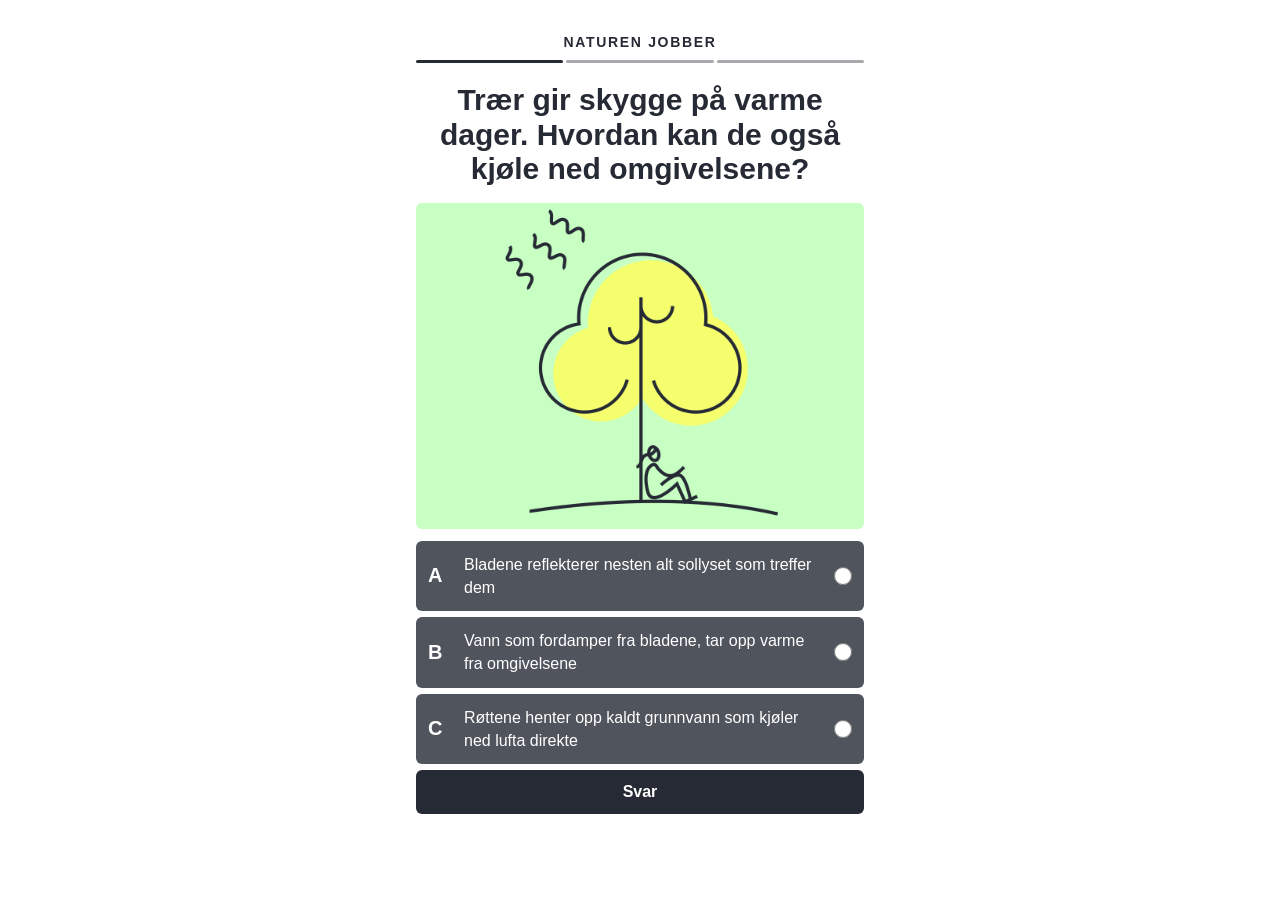
==== index.html @ 486a823b "Add interactive nature quiz Create a e quiz with illustrated questions, answer feedback, progress tr" ====
<!DOCTYPE html>
<html lang="nb">
<head>
    <meta charset="UTF-8">
    <meta name="viewport" content="width=device-width, initial-scale=1.0">
    <link rel="stylesheet" href="./style.css">
    <script src="./script.js" defer></script>
    <title>Naturen jobber – quiz</title>
</head>
<body>
    <main class="quiz">
        <header class="quiz-header">
            <p class="quiz-name">Naturen jobber</p>
            <div id="quiz-progress" class="quiz-progress" role="progressbar" aria-label="Quizfremdrift"></div>
        </header>

        <section id="question-screen" aria-labelledby="question" hidden>
            <h1 id="question" tabindex="-1"></h1>

            <div class="quiz-card">
                <img id="illustration" alt="" width="572" height="416">
                <div id="feedback" class="quiz-feedback" role="group" aria-labelledby="feedback-title" aria-describedby="feedback-explanation" tabindex="-1" hidden>
                    <h2 id="feedback-title"></h2>
                    <p id="feedback-explanation"></p>
                </div>
            </div>

            <form id="quiz-form">
                <fieldset id="answers" class="quiz-answers" aria-label="Svaralternativer">
                    <label class="quiz-option">
                        <span class="quiz-letter">A</span>
                        <span class="quiz-answer-text"></span>
                        <input type="radio" name="answer" value="a" required>
                    </label>
                    <label class="quiz-option">
                        <span class="quiz-letter">B</span>
                        <span class="quiz-answer-text"></span>
                        <input type="radio" name="answer" value="b">
                    </label>
                    <label class="quiz-option">
                        <span class="quiz-letter">C</span>
                        <span class="quiz-answer-text"></span>
                        <input type="radio" name="answer" value="c">
                    </label>
                </fieldset>

                <button id="submit-answer" type="submit">Svar</button>
                <button id="next-question" type="button" hidden>Neste spørsmål</button>
            </form>
        </section>

        <section id="result-screen" class="quiz-result" aria-labelledby="result-title" hidden>
            <h1 id="result-title" tabindex="-1"></h1>
            <p id="result-message"></p>
            <button id="try-again" type="button">Prøv igjen</button>
        </section>
    </main>
</body>
</html>
---- style.css ----
:root {
    /* Fargepalett */
    --color-white: #ffffff;
    --color-charcoal: #262a35;
    --color-light-green: #c8ffc3;
    --color-pink: #e333b4;
    --color-pale-yellow: #fcffd0;
    --color-light-blue: #adccff;
    --color-bright-yellow: #f5ff6d;

    /* Svarstatus i quizen */
    --quiz-correct: var(--color-light-green);
    --quiz-wrong: var(--color-pink);
    --quiz-option-background: #50545d;
    --quiz-status-text: #161821;
    --quiz-result-win: var(--color-light-green);
    --quiz-result-try-again: var(--color-bright-yellow);
}

* {
    box-sizing: border-box;
}

body {
    margin: 0;
    color: var(--color-charcoal);
    font-family: Arial, sans-serif;
    line-height: 1.45;
}

.quiz {
    max-width: 32rem;
    margin-inline: auto;
    padding: clamp(1rem, 5vw, 2rem);
    background: var(--color-white);
}

.quiz-header {
    text-align: center;
}

.quiz-name {
    margin: 0 0 0.5rem;
    font-size: 0.875rem;
    font-weight: 700;
    letter-spacing: 0.12em;
    text-transform: uppercase;
}

.quiz-progress {
    display: grid;
    grid-auto-flow: column;
    grid-auto-columns: 1fr;
    gap: 0.2rem;
}

.quiz-progress span {
    height: 0.2rem;
    border-radius: 1rem;
    background: #a7a9ad;
}

.quiz-progress .is-active {
    background: var(--color-charcoal);
}

.quiz h1 {
    margin: 1.25rem 0 1rem;
    font-size: clamp(1.375rem, 5.5vw, 1.875rem);
    font-weight: 600;
    line-height: 1.15;
    text-align: center;
}

.quiz-card {
    display: grid;
    border-radius: 0.375rem;
    overflow: hidden;
}

.quiz-card img {
    display: block;
    width: 100%;
    height: auto;
}

.quiz-feedback {
    display: grid;
    align-content: center;
    aspect-ratio: 572 / 416;
    min-height: min-content;
    padding: 1.25rem;
    color: var(--quiz-status-text);
    text-align: center;
}

.quiz-feedback h2 {
    margin: 0 0 0.375rem;
    font-size: 1.125rem;
}

.quiz-feedback p {
    margin: 0;
}

.quiz-answers {
    display: grid;
    gap: 0.375rem;
    min-inline-size: 0;
    margin: 0.75rem 0 0.375rem;
    padding: 0;
    border: 0;
}

.quiz-option {
    display: grid;
    grid-template-columns: 1.5rem 1fr auto;
    align-items: center;
    gap: 0.75rem;
    padding: 0.75rem;
    border-radius: 0.375rem;
    background: var(--quiz-option-background);
    color: var(--color-white);
    cursor: pointer;
}

.quiz-answers:disabled .quiz-option {
    cursor: default;
}

.quiz-letter {
    font-size: 1.25rem;
    font-weight: 700;
}

.quiz-option input {
    width: 1.125rem;
    height: 1.125rem;
    margin: 0;
    accent-color: var(--color-charcoal);
}

.quiz-feedback[data-result="correct"],
.quiz-option[data-result="correct"] {
    background: var(--quiz-correct);
    color: var(--quiz-status-text);
}

.quiz-feedback[data-result="wrong"],
.quiz-option[data-result="wrong"] {
    background: var(--quiz-wrong);
    color: var(--quiz-status-text);
}

.quiz-result {
    display: grid;
    align-content: center;
    gap: 1rem;
    min-height: 18rem;
    margin-top: clamp(2rem, 9vw, 4rem);
    padding: clamp(1.25rem, 6vw, 2rem);
    border-radius: 0.375rem;
    color: var(--quiz-status-text);
    text-align: center;
}

.quiz-result[data-result="win"] {
    background: var(--quiz-result-win);
}

.quiz-result[data-result="try-again"] {
    background: var(--quiz-result-try-again);
}

.quiz-result h1,
.quiz-result p {
    margin: 0;
}

.quiz-result button {
    justify-self: center;
    max-width: 14rem;
}

.quiz button {
    width: 100%;
    min-height: 2.75rem;
    padding: 0.5rem 1rem;
    border: 0;
    border-radius: 0.375rem;
    background: var(--color-charcoal);
    color: var(--color-white);
    font: inherit;
    font-weight: 700;
    cursor: pointer;
}

.quiz :focus-visible {
    outline: 3px solid var(--color-light-blue);
    outline-offset: 2px;
}

.quiz [hidden] {
    display: none;
}
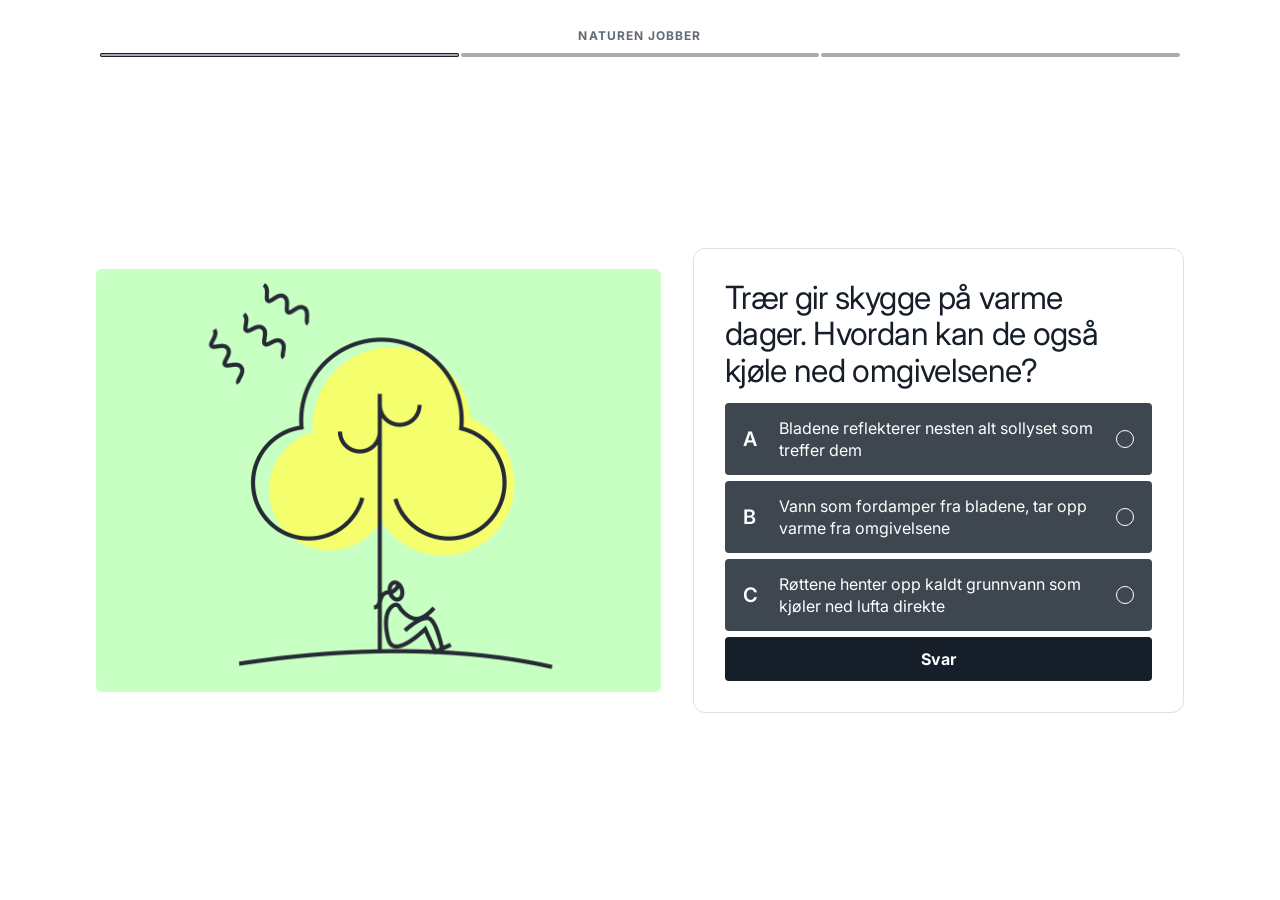
==== commit d987353f: "Add quiz embeds and refresh the quiz UI Add overlay and inline embed options with iframe resizing, p" ====
--- a/index.html
+++ b/index.html
@@ -2,9 +2,14 @@
 <html lang="nb">
 <head>
     <meta charset="UTF-8">
-    <meta name="viewport" content="width=device-width, initial-scale=1.0">
+    <meta name="viewport" content="width=device-width, initial-scale=1.0, viewport-fit=cover">
+    <link rel="preconnect" href="https://fonts.googleapis.com">
+    <link rel="preconnect" href="https://fonts.gstatic.com" crossorigin>
+    <link href="https://fonts.googleapis.com/css2?family=Inter:ital,opsz,wght@0,14..32,100..900;1,14..32,100..900&amp;display=swap" rel="stylesheet">
     <link rel="stylesheet" href="./style.css">
+    <script src="./result-leaves.js" defer></script>
     <script src="./script.js" defer></script>
+    <script src="./frame-resize.js" defer></script>
     <title>Naturen jobber – quiz</title>
 </head>
 <body>
@@ -14,18 +19,22 @@
             <div id="quiz-progress" class="quiz-progress" role="progressbar" aria-label="Quizfremdrift"></div>
         </header>
 
-        <section id="question-screen" aria-labelledby="question" hidden>
-            <h1 id="question" tabindex="-1"></h1>
+        <section id="question-screen" class="quiz-question" aria-labelledby="question" hidden>
+            <h1 id="question" class="quiz-question-title" tabindex="-1"></h1>
 
             <div class="quiz-card">
-                <img id="illustration" alt="" width="572" height="416">
-                <div id="feedback" class="quiz-feedback" role="group" aria-labelledby="feedback-title" aria-describedby="feedback-explanation" tabindex="-1" hidden>
-                    <h2 id="feedback-title"></h2>
-                    <p id="feedback-explanation"></p>
+                <div class="quiz-card-inner">
+                    <div class="quiz-card-front">
+                        <img id="illustration" alt="" width="572" height="416">
+                    </div>
+                    <div id="feedback" class="quiz-feedback" role="group" aria-labelledby="feedback-title" aria-describedby="feedback-explanation" tabindex="-1" inert>
+                        <h2 id="feedback-title"></h2>
+                        <p id="feedback-explanation"></p>
+                    </div>
                 </div>
             </div>
 
-            <form id="quiz-form">
+            <form id="quiz-form" class="quiz-question-panel">
                 <fieldset id="answers" class="quiz-answers" aria-label="Svaralternativer">
                     <label class="quiz-option">
                         <span class="quiz-letter">A</span>
@@ -45,14 +54,18 @@
                 </fieldset>
 
                 <button id="submit-answer" type="submit">Svar</button>
-                <button id="next-question" type="button" hidden>Neste spørsmål</button>
+                <button id="next-question" type="button" hidden><span id="next-question-label">Neste spørsmål</span> <span aria-hidden="true">→</span></button>
             </form>
         </section>
 
         <section id="result-screen" class="quiz-result" aria-labelledby="result-title" hidden>
-            <h1 id="result-title" tabindex="-1"></h1>
-            <p id="result-message"></p>
-            <button id="try-again" type="button">Prøv igjen</button>
+            <canvas class="quiz-result-leaves" aria-hidden="true"></canvas>
+            <div class="quiz-result-card">
+                <p class="quiz-name">Naturen jobber</p>
+                <h1 id="result-title" tabindex="-1"></h1>
+                <p id="result-message"></p>
+                <button id="try-again" type="button">Prøv igjen</button>
+            </div>
         </section>
     </main>
 </body>
--- a/style.css
+++ b/style.css
@@ -1,7 +1,7 @@
 :root {
     /* Fargepalett */
     --color-white: #ffffff;
-    --color-charcoal: #262a35;
+    --color-charcoal: #151e29;
     --color-light-green: #c8ffc3;
     --color-pink: #e333b4;
     --color-pale-yellow: #fcffd0;
@@ -9,12 +9,14 @@
     --color-bright-yellow: #f5ff6d;
 
     /* Svarstatus i quizen */
-    --quiz-correct: var(--color-light-green);
+    --quiz-correct: #86fac0;
     --quiz-wrong: var(--color-pink);
-    --quiz-option-background: #50545d;
+    --quiz-option-background: #3e474f;
     --quiz-status-text: #161821;
     --quiz-result-win: var(--color-light-green);
     --quiz-result-try-again: var(--color-bright-yellow);
+
+    --font-quiz: "Inter", Arial, Helvetica, sans-serif;
 }
 
 * {
@@ -24,19 +26,43 @@
 body {
     margin: 0;
     color: var(--color-charcoal);
-    font-family: Arial, sans-serif;
-    line-height: 1.45;
+    font-family: var(--font-quiz);
+    line-height: 1.4;
+    background: var(--color-white);
 }
 
 .quiz {
-    max-width: 32rem;
+    --quiz-padding: clamp(1rem, 6.7vw, 1.75rem);
+
+    position: relative;
+    isolation: isolate;
+    display: grid;
+    grid-template-rows: auto 1fr;
+    gap: clamp(1rem, 5vw, 2rem);
+    padding-block: max(var(--quiz-padding), env(safe-area-inset-top))
+        max(var(--quiz-padding), env(safe-area-inset-bottom));
+    padding-inline: max(var(--quiz-padding), env(safe-area-inset-left))
+        max(var(--quiz-padding), env(safe-area-inset-right));
+}
+
+.quiz--viewport {
+    min-block-size: 100vh;
+    min-block-size: 100dvh;
+}
+
+.quiz-header,
+.quiz-question,
+.quiz-result {
+    inline-size: 100%;
+    max-inline-size: 68rem;
     margin-inline: auto;
-    padding: clamp(1rem, 5vw, 2rem);
-    background: var(--color-white);
 }
 
 .quiz-header {
+    position: relative;
+    z-index: 2;
     text-align: center;
+    padding-inline: 0.25rem;
 }
 
 .quiz-name {
@@ -47,67 +73,177 @@
     text-transform: uppercase;
 }
 
+.quiz-header .quiz-name {
+    color: #626b73;
+    font-size: 0.75rem;
+    letter-spacing: 0.09em;
+}
+
+.quiz--overlay .quiz-header .quiz-name {
+    display: grid;
+    place-items: center;
+    min-block-size: 2.75rem;
+    padding-inline: 3rem;
+}
+
 .quiz-progress {
     display: grid;
     grid-auto-flow: column;
     grid-auto-columns: 1fr;
-    gap: 0.2rem;
+    gap: 0.125rem;
 }
 
 .quiz-progress span {
-    height: 0.2rem;
+    height: 0.25rem;
+    overflow: hidden;
     border-radius: 1rem;
-    background: #a7a9ad;
-}
-
-.quiz-progress .is-active {
+    background: #a8acaf;
+}
+
+.quiz-progress .is-current {
+    box-shadow: inset 0 0 0 1px var(--color-charcoal);
+}
+
+.quiz-progress span::before {
+    content: "";
+    display: block;
+    height: 100%;
+    border-radius: inherit;
     background: var(--color-charcoal);
+    transform: scaleX(0);
+    transform-origin: left;
+}
+
+.quiz-progress .is-complete::before {
+    transform: scaleX(1);
 }
 
 .quiz h1 {
     margin: 1.25rem 0 1rem;
     font-size: clamp(1.375rem, 5.5vw, 1.875rem);
-    font-weight: 600;
+    font-weight: 400;
     line-height: 1.15;
     text-align: center;
 }
 
+.quiz-question {
+    display: grid;
+    grid-template: "title" auto "card" auto "answers" auto / minmax(0, 1fr);
+    gap: clamp(0.75rem, 3vw, 1rem);
+}
+
+.quiz--viewport .quiz-question {
+    grid-template-rows: auto minmax(auto, 1fr) auto;
+}
+
+.quiz-question-panel {
+    grid-area: answers;
+    background: var(--color-white);
+}
+
+.quiz .quiz-question-title {
+    grid-area: title;
+    margin: 0;
+    font-size: clamp(1.1875rem, 6.3vw, 2rem);
+    line-height: 1.14;
+    letter-spacing: -0.02em;
+    text-wrap: balance;
+}
+
 .quiz-card {
-    display: grid;
+    grid-area: card;
+}
+
+.quiz-card-inner {
+    display: grid;
+    block-size: 100%;
+    min-block-size: clamp(10rem, 53vw, 20rem);
+}
+
+.quiz-card-front,
+.quiz-feedback {
+    grid-area: 1 / 1;
     border-radius: 0.375rem;
-    overflow: hidden;
-}
-
-.quiz-card img {
+    min-inline-size: 0;
+}
+
+.quiz-card-front {
+    position: relative;
+    background: var(--color-light-green);
+}
+
+.quiz-card[data-illustration-tone="yellow"] .quiz-card-front {
+    background: #fcffd1;
+}
+
+.quiz-card-front img {
+    position: absolute;
+    inset: 0;
     display: block;
     width: 100%;
-    height: auto;
+    height: 100%;
+    border-radius: inherit;
+    object-fit: contain;
 }
 
 .quiz-feedback {
     display: grid;
     align-content: center;
-    aspect-ratio: 572 / 416;
     min-height: min-content;
-    padding: 1.25rem;
+    padding: clamp(1rem, 5vw, 2rem);
     color: var(--quiz-status-text);
+    font-size: clamp(0.6875rem, 3.5vw, 1rem);
+    line-height: 1.22;
     text-align: center;
 }
 
 .quiz-feedback h2 {
-    margin: 0 0 0.375rem;
-    font-size: 1.125rem;
+    margin: 0 0 0.25rem;
+    font-size: clamp(0.875rem, 4vw, 1.25rem);
 }
 
 .quiz-feedback p {
-    margin: 0;
+    max-inline-size: 33ch;
+    margin: 0 auto;
+    text-wrap: pretty;
+}
+
+@media (prefers-reduced-motion: no-preference) {
+    .quiz-card {
+        perspective: 1000px;
+    }
+
+    .quiz-card-inner {
+        transform-style: preserve-3d;
+    }
+
+    .quiz-card-front,
+    .quiz-feedback {
+        backface-visibility: hidden;
+    }
+
+    .quiz-feedback,
+    .quiz-card.is-flipped .quiz-card-inner {
+        transform: rotateY(180deg);
+    }
+
+    .quiz-card.is-flipped .quiz-card-inner {
+        transition: transform 430ms cubic-bezier(0.35, 0, 0.2, 1);
+    }
+}
+
+@media (prefers-reduced-motion: reduce) {
+    .quiz-card:not(.is-flipped) .quiz-feedback,
+    .quiz-card.is-flipped .quiz-card-front {
+        visibility: hidden;
+    }
 }
 
 .quiz-answers {
     display: grid;
     gap: 0.375rem;
     min-inline-size: 0;
-    margin: 0.75rem 0 0.375rem;
+    margin: 0 0 0.375rem;
     padding: 0;
     border: 0;
 }
@@ -117,10 +253,12 @@
     grid-template-columns: 1.5rem 1fr auto;
     align-items: center;
     gap: 0.75rem;
-    padding: 0.75rem;
-    border-radius: 0.375rem;
+    min-block-size: clamp(3.5rem, 18vw, 4.5rem);
+    padding: 0.625rem clamp(0.75rem, 4.5vw, 1.125rem);
+    border-radius: 0.25rem;
     background: var(--quiz-option-background);
     color: var(--color-white);
+    font-size: clamp(0.8125rem, 3.5vw, 1rem);
     cursor: pointer;
 }
 
@@ -128,16 +266,33 @@
     cursor: default;
 }
 
+.quiz-answers:not(:disabled) .quiz-option:has(input:checked) {
+    box-shadow: inset 0 0 0 2px var(--color-light-blue);
+}
+
 .quiz-letter {
     font-size: 1.25rem;
-    font-weight: 700;
+    font-weight: 600;
 }
 
 .quiz-option input {
+    appearance: none;
     width: 1.125rem;
     height: 1.125rem;
     margin: 0;
-    accent-color: var(--color-charcoal);
+    border: 1px solid currentColor;
+    border-radius: 50%;
+    color: inherit;
+}
+
+.quiz-option input:checked {
+    background: currentColor;
+}
+
+@media (forced-colors: active) {
+    .quiz-option input {
+        appearance: auto;
+    }
 }
 
 .quiz-feedback[data-result="correct"],
@@ -153,31 +308,60 @@
 }
 
 .quiz-result {
+    --leaf-tile-height: clamp(38rem, 205vw, 60rem);
+
+    display: grid;
+    align-items: center;
+    justify-items: center;
+    padding-block: clamp(5rem, 36vw, 11rem);
+}
+
+.quiz--viewport .quiz-result {
+    padding-block: clamp(3rem, 16dvh, 9rem);
+}
+
+.quiz-result-leaves {
+    position: absolute;
+    inset: 0;
+    z-index: 0;
+    width: 100%;
+    height: 100%;
+    pointer-events: none;
+    background: url("./assets/Blader-BG-Element.svg") center top / auto var(--leaf-tile-height) repeat;
+}
+
+.quiz-result-leaves.is-animated {
+    background-image: none;
+}
+
+.quiz-result-card {
+    position: relative;
+    z-index: 1;
     display: grid;
     align-content: center;
     gap: 1rem;
-    min-height: 18rem;
-    margin-top: clamp(2rem, 9vw, 4rem);
+    inline-size: 100%;
+    min-height: clamp(18rem, 82vw, 23rem);
     padding: clamp(1.25rem, 6vw, 2rem);
     border-radius: 0.375rem;
     color: var(--quiz-status-text);
     text-align: center;
 }
 
-.quiz-result[data-result="win"] {
+.quiz-result[data-result="win"] .quiz-result-card {
     background: var(--quiz-result-win);
 }
 
-.quiz-result[data-result="try-again"] {
+.quiz-result[data-result="try-again"] .quiz-result-card {
     background: var(--quiz-result-try-again);
 }
 
-.quiz-result h1,
-.quiz-result p {
+.quiz-result-card h1,
+.quiz-result-card p {
     margin: 0;
 }
 
-.quiz-result button {
+.quiz-result-card button {
     justify-self: center;
     max-width: 14rem;
 }
@@ -187,7 +371,7 @@
     min-height: 2.75rem;
     padding: 0.5rem 1rem;
     border: 0;
-    border-radius: 0.375rem;
+    border-radius: 0.25rem;
     background: var(--color-charcoal);
     color: var(--color-white);
     font: inherit;
@@ -195,6 +379,102 @@
     cursor: pointer;
 }
 
+@media (max-width: 47.99rem) and (min-height: 33rem) {
+    .quiz--viewport .quiz-question-panel {
+        position: sticky;
+        inset-block-end: max(var(--quiz-padding), env(safe-area-inset-bottom));
+        z-index: 1;
+    }
+}
+
+@media (max-width: 47.99rem) and (max-height: 44rem) {
+    .quiz--viewport .quiz-card-inner {
+        min-block-size: 9.5rem;
+    }
+
+    .quiz--viewport .quiz-feedback {
+        padding: 0.75rem;
+    }
+
+    .quiz--viewport .quiz-question-title {
+        font-size: clamp(1.1875rem, 5.6vw, 1.5rem);
+    }
+
+    .quiz--viewport .quiz-option {
+        grid-template-columns: 1.25rem 1fr auto;
+        gap: 0.625rem;
+        min-block-size: clamp(2.75rem, 9.1dvh, 3.5rem);
+        padding: 0.5rem 0.625rem;
+    }
+}
+
+@media (min-width: 48rem) {
+    .quiz-question,
+    .quiz--viewport .quiz-question {
+        --panel-padding: clamp(1rem, 3vw, 2rem);
+
+        grid-template:
+            "card ." 1fr
+            "card title" auto
+            "card answers" auto
+            "card ." 1fr / minmax(0, 1.15fr) minmax(0, 1fr);
+        column-gap: clamp(1rem, 3vw, 2rem);
+        row-gap: 0;
+    }
+
+    .quiz-question::before {
+        content: "";
+        grid-area: 2 / 2 / 4 / 3;
+        border: 1px solid #dce0e4;
+        border-radius: 0.75rem;
+        pointer-events: none;
+    }
+
+    .quiz .quiz-question-title {
+        z-index: 1;
+        padding: var(--panel-padding) var(--panel-padding) 0.875rem;
+        text-align: start;
+    }
+
+    .quiz-question-panel {
+        z-index: 1;
+        padding: 0 var(--panel-padding) var(--panel-padding);
+        background: none;
+    }
+
+    .quiz-card {
+        align-self: center;
+    }
+
+    .quiz-card-inner {
+        min-block-size: clamp(19rem, 33vw, 30rem);
+    }
+}
+
+@media (hover: hover) {
+    .quiz button:hover,
+    .quiz-answers:not(:disabled) .quiz-option:hover {
+        filter: brightness(1.15);
+    }
+}
+
+@media (prefers-reduced-motion: no-preference) {
+    .quiz-progress span::before {
+        transition: transform 220ms cubic-bezier(0.2, 0.75, 0.25, 1);
+    }
+
+    .quiz button,
+    .quiz-option {
+        transition: transform 120ms ease-out, filter 120ms ease-out, box-shadow 120ms ease-out;
+    }
+
+    .quiz button:active,
+    .quiz-answers:not(:disabled) .quiz-option:active {
+        transform: translateY(1px) scale(0.98);
+        transition-duration: 70ms;
+    }
+}
+
 .quiz :focus-visible {
     outline: 3px solid var(--color-light-blue);
     outline-offset: 2px;
